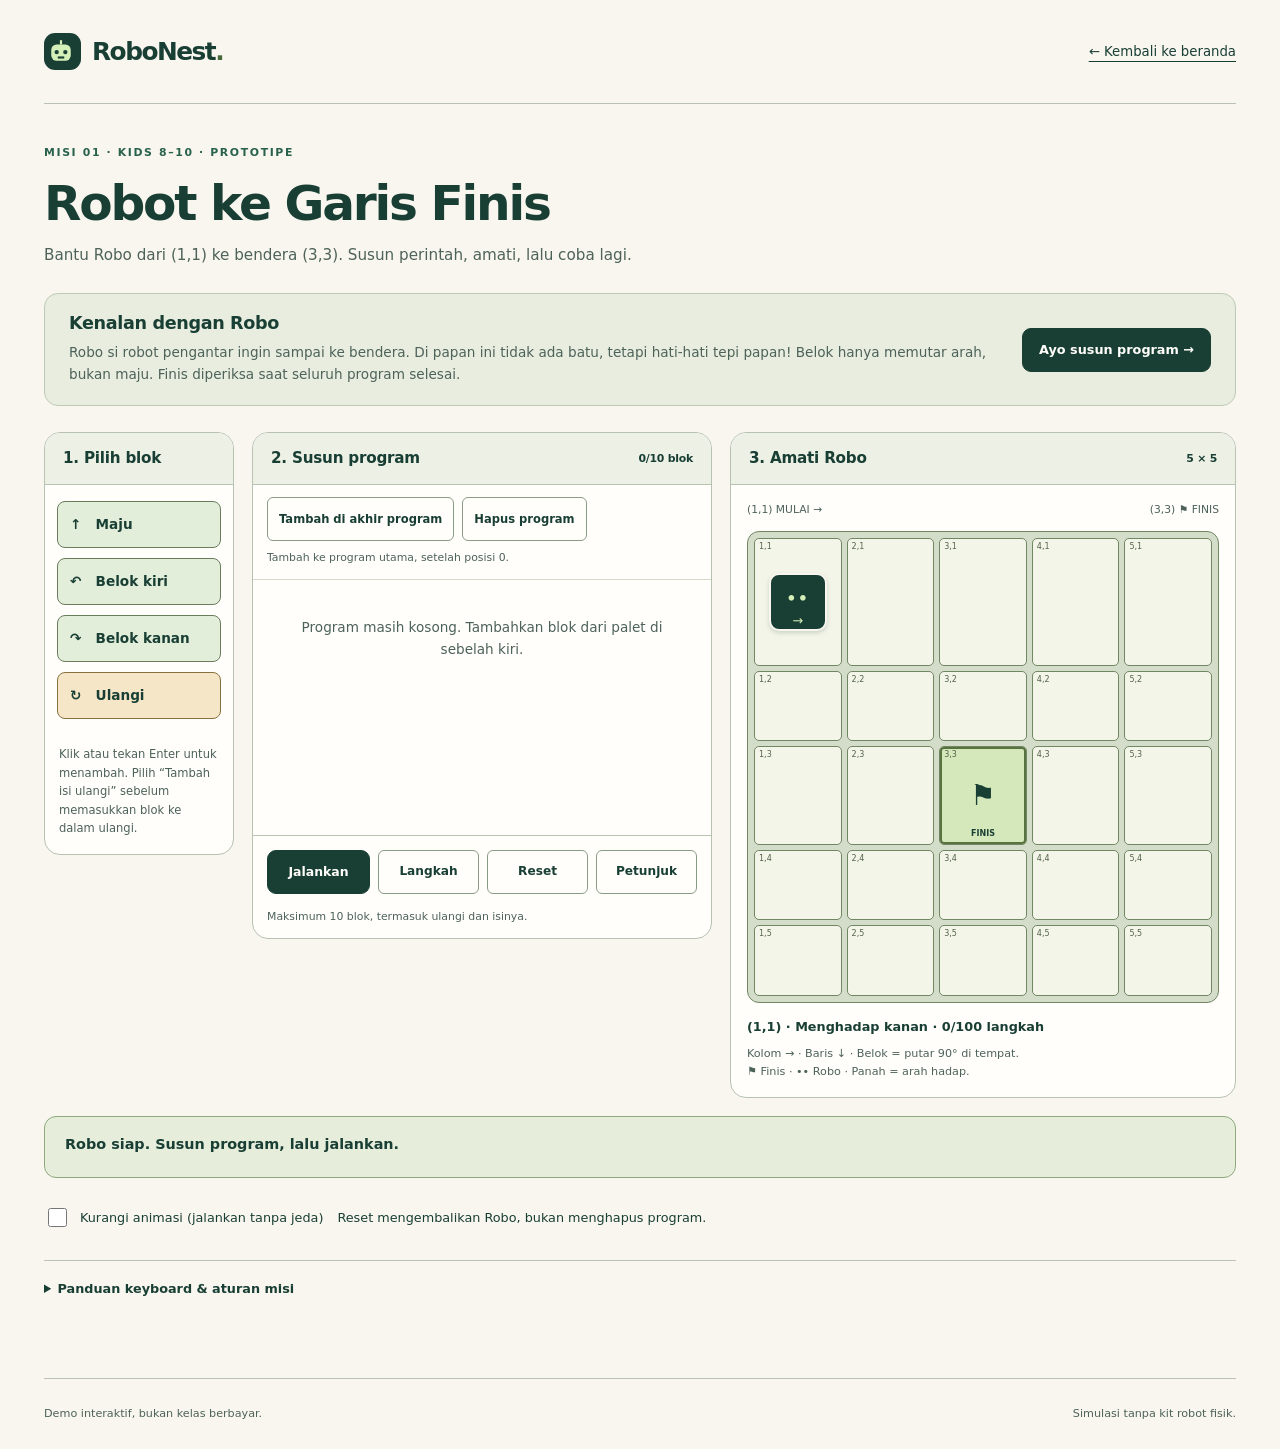
==== demo.html @ f5b68cf8 "Publish RoboNest static site v2.1 for GitHub Pages Ten runtime files from release 20261108-183803 pl" ====
<!DOCTYPE html>
<html lang="id"><head><meta charset="utf-8"><meta name="viewport" content="width=device-width, initial-scale=1"><meta name="description" content="Susun blok maju, belok, dan ulangi di misi RoboNest Robot ke Garis Finis."><meta name="theme-color" content="#193f35"><title>Robot ke Garis Finis — Demo RoboNest</title><link rel="icon" href="favicon.svg" type="image/svg+xml"><link rel="stylesheet" href="styles.css"><script src="logic.js" defer></script><script src="app.js" defer></script></head>
<body class="demo-page"><a class="skip" href="#demo-main">Lewati ke konten</a><header class="site-header wrap"><a class="brand" href="index.html" aria-label="RoboNest. Kembali ke beranda"><span class="brand-icon" aria-hidden="true"><svg viewBox="0 0 24 24" width="26" height="26"><path d="M12 6V2" stroke="currentColor" stroke-width="2"/><rect x="3" y="6" width="18" height="15" rx="5" fill="currentColor"/><circle cx="8" cy="13" r="2" fill="#193f35"/><circle cx="16" cy="13" r="2" fill="#193f35"/><path d="M9 18h6" stroke="#193f35" stroke-width="2"/></svg></span>RoboNest<span class="brand-dot">.</span></a><a class="back-link" href="index.html">← Kembali ke beranda</a></header><main class="wrap demo-main" id="demo-main"><p class="eyebrow">MISI 01 · KIDS 8–10 · PROTOTIPE</p><h1>Robot ke Garis Finis</h1><p class="demo-lead">Bantu Robo dari (1,1) ke bendera (3,3). Susun perintah, amati, lalu coba lagi.</p><noscript><p class="notice">Aktifkan JavaScript untuk memainkan demo lokal ini.</p></noscript><section id="device-note" class="device-note" hidden aria-labelledby="device-title"><span class="device-icon" aria-hidden="true">▱</span><h2 id="device-title">Demo ini dibuat untuk PC</h2><ol><li>Buka di laptop atau PC dengan keyboard dan layar lebar.</li><li>Pakai Chrome, Edge, atau Firefox terbaru.</li><li>Salin tautan demo dan buka di PC.</li></ol><button id="copy-link" class="button" type="button">Salin tautan</button><p id="copy-status" role="status" aria-live="polite"></p><p class="fine">Jika halaman dibuka sebagai file lokal, buka file demo.html yang sama di PC.</p></section><div id="demo-mount"></div></main><footer class="wrap site-footer"><span>Demo interaktif, bukan kelas berbayar.</span><span>Simulasi tanpa kit robot fisik.</span></footer></body></html>
---- styles.css ----
/* Original RoboNest visual system. No external resources. */
:root{--ink:#193f35;--muted:#4d6259;--paper:#f8f6ef;--white:#fffefa;--line:#b7c2b3;--leaf:#d5efb8;--green:#28614c;--amber:#f2cf82;--error:#8d3024;--soft:#edf0e5;--radius:22px}
*{box-sizing:border-box}html{scroll-behavior:smooth;scroll-padding-top:24px}body{margin:0;color:var(--ink);background:var(--paper);font-family:system-ui,-apple-system,BlinkMacSystemFont,"Segoe UI",sans-serif;font-size:16px;line-height:1.6}a{color:inherit}button,input,select{font:inherit}button,a,summary{-webkit-tap-highlight-color:transparent}button{cursor:pointer}button:disabled{cursor:not-allowed;opacity:.65}a{text-underline-offset:5px}button:focus-visible,a:focus-visible,summary:focus-visible,input:focus-visible,select:focus-visible,[tabindex]:focus-visible{outline:3px solid #8d3024;outline-offset:4px}h1,h2,h3,p{margin-top:0}h1,h2,h3{line-height:1.12;letter-spacing:-.045em}h1{font-size:clamp(2.8rem,4.7vw,4.5rem);font-weight:650}h2{font-size:clamp(2rem,3.4vw,3.1rem);font-weight:620}h3{font-size:1.4rem;font-weight:650}p{color:var(--muted)}[hidden]{display:none!important}.wrap{width:min(1240px,calc(100% - 88px));margin-inline:auto}.skip{position:fixed;top:-100px;left:16px;z-index:100;background:var(--ink);color:white;padding:14px 22px;border-radius:10px}.skip:focus{top:16px}.site-header{height:104px;display:flex;justify-content:space-between;align-items:center;border-bottom:1px solid var(--line);gap:24px}.brand{display:inline-flex;align-items:center;gap:7px;text-decoration:none;font-size:1.55rem;font-weight:750;letter-spacing:-.06em;white-space:nowrap}.brand-dot{color:#48683b;margin-left:-7px}.brand-icon{background:var(--ink);color:var(--leaf);display:inline-flex;align-items:center;justify-content:center;font-size:24px;line-height:1;width:37px;height:37px;border-radius:11px;margin-right:4px;letter-spacing:-.2em;padding-right:4px}.brand-icon span{transform:translateY(3px)}nav{display:flex;align-items:center;gap:32px}nav>a:not(.button){font-size:.87rem;text-decoration:none;font-weight:550}.button{display:inline-flex;align-items:center;justify-content:center;gap:35px;padding:15px 25px;min-height:52px;border:1px solid var(--ink);border-radius:9px;background:var(--ink);color:var(--white);text-decoration:none;font-weight:650;font-size:.95rem;transition:background .15s,transform .15s}.button:hover{background:var(--green);transform:translateY(-1px)}.button.small{padding:11px 18px;min-height:46px;gap:24px;font-size:.86rem}.button.light{background:var(--leaf);border-color:var(--leaf);color:var(--ink)}.button.light:hover{background:var(--paper)}.button.secondary{background:transparent;color:var(--ink)}.button.secondary:hover{background:var(--soft)}.hero{display:grid;grid-template-columns:1.06fr 1fr;gap:60px;align-items:center;padding-top:72px;padding-bottom:76px}.eyebrow{font-size:.68rem;letter-spacing:.15em;font-weight:750;color:var(--green);margin-bottom:22px}.hero .eyebrow{font-size:.66rem;letter-spacing:.08em;display:flex;align-items:center;gap:9px}.live-dot{display:inline-block;width:7px;height:7px;flex-shrink:0;border-radius:50%;background:#376741}.hero h1{margin-bottom:25px;line-height:1.08}.hero h1 em{font-weight:600;font-family:Georgia,"Times New Roman",serif;color:var(--green)}.lead{font-size:1rem;max-width:490px;line-height:1.8;margin-bottom:30px}.fine{font-size:.73rem;margin:13px 0 0;line-height:1.6}.hero-art{position:relative;background:#e5ebd9;border:1px solid #b7c5a8;border-radius:24px;overflow:hidden;transform:rotate(1.5deg);box-shadow:0 16px 0 -8px #dce2d1}.art-top{display:flex;justify-content:space-between;align-items:center;font-size:.6rem;letter-spacing:.08em;font-weight:700;padding:20px 23px;border-bottom:1px solid #b7c5a8;gap:12px}.art-top>span:first-child{display:flex;align-items:center;gap:7px}.art-board{height:330px;position:relative;margin:22px 30px;background-color:#f5f6ec;background-image:linear-gradient(#ced7c3 1px,transparent 1px),linear-gradient(90deg,#ced7c3 1px,transparent 1px);background-size:20% 20%;border:1px solid #ced7c3;border-radius:12px;overflow:hidden}.big-robo{position:absolute;width:126px;left:7%;top:1%;color:var(--ink);transform:rotate(-5deg);z-index:3;filter:drop-shadow(0 10px 0 #193f3512)}.big-robo svg{display:block;width:100%}.art-start{position:absolute;top:2%;left:4%;font-size:.55rem;font-weight:750;letter-spacing:.08em;z-index:4}.art-finish{position:absolute;left:49%;top:42%;font-size:70px;line-height:1;color:var(--green);transform:rotate(5deg)}.art-finish small{display:block;font-family:system-ui,sans-serif;font-size:.6rem;font-weight:700;letter-spacing:.15em;text-align:center}.art-path{position:absolute;background:#c7dfa6}.path-a{left:10%;top:10%;width:40%;height:20%;border-radius:18px 0 0 18px}.path-b{left:40%;top:10%;width:20%;height:40%;border-radius:0 18px 18px 18px}.art-dot{position:absolute;border:2px dashed #7c965b;width:13px;height:13px;border-radius:50%}.dot-a{left:29%;top:18%}.dot-b{left:49%;top:18%}.dot-c{left:49%;top:37%}.code-chip{position:relative;background:var(--white);border:1px solid #b7c5a8;box-shadow:0 6px 18px #193f3510;margin:-57px 16px 24px 48px;padding:14px 18px;border-radius:12px;display:flex;align-items:center;gap:12px;z-index:5;transform:rotate(-4deg)}.chip-arrow{width:40px;height:40px;display:grid;place-items:center;background:var(--leaf);border-radius:10px;font-size:1.8rem}.code-chip small{display:block;font-size:.5rem;letter-spacing:.08em;font-weight:700;color:var(--muted)}.code-chip strong{font-size:.92rem;letter-spacing:-.02em}.art-footer{display:flex;justify-content:space-between;padding:0 22px 20px;font-size:.62rem;font-weight:600}.principle-strip{background:var(--ink);color:var(--paper)}.principle-strip .wrap{display:flex;justify-content:space-between;gap:24px;padding-block:19px;font-size:.78rem;font-weight:500}.principle-strip span:before{content:'✳';margin-right:14px;color:var(--leaf)}.section{padding-block:86px}.section-heading{display:flex;justify-content:space-between;align-items:flex-end;gap:60px;margin-bottom:32px}.section-heading h2{margin-bottom:0}.section-heading>p{max-width:380px;margin-bottom:6px;font-size:.95rem}.learning-cards{display:grid;grid-template-columns:repeat(3,1fr);gap:18px}.learn-card{background:var(--white);border:1px solid var(--line);padding:30px;border-radius:var(--radius)}.card-icon{display:inline-block;font-size:.85rem;font-weight:700;color:var(--green);margin-bottom:30px}.learn-card h3{font-size:1.75rem;margin-bottom:14px}.learn-card p{font-size:.9rem;min-height:55px;max-width:240px}.mini-code{border-top:1px solid #d3dacc;padding-top:22px;display:flex;flex-wrap:wrap;gap:8px}.mini-code span{font-size:.72rem;background:#e6eddd;border:1px solid #b7c5a8;padding:7px 10px;border-radius:6px;font-weight:650}.how-section{background:#e8eddf;border-block:1px solid #c7d1be;padding-block:65px}.how-layout{display:grid;grid-template-columns:1fr 1.1fr;gap:100px}.text-link{font-weight:700;font-size:.95rem;display:inline-flex;gap:50px;align-items:center;min-height:44px}.how-list{list-style:none;padding:0;margin:0}.how-list li{display:flex;gap:28px;padding:20px 0;border-bottom:1px solid #bcc9b4}.how-list li:first-child{padding-top:0}.how-list li:last-child{border:0;padding-bottom:0}.how-list li>span{font-size:.7rem;padding-top:4px;font-weight:750;color:var(--green)}.how-list h3{margin-bottom:8px;font-size:1.3rem}.how-list p{margin:0;font-size:.9rem}.parent-layout{display:grid;grid-template-columns:1fr 1fr;gap:90px;align-items:center}.parent-note p:not(.eyebrow){max-width:450px;font-size:.95rem}.outline-tag{display:inline-block;font-size:.75rem;border:1px solid var(--line);padding:8px 14px;border-radius:30px;margin-top:12px}.future-card{background:var(--white);border:1px solid var(--line);border-radius:var(--radius);padding:34px}.future-card h3{font-size:1.9rem}.future-item{border-top:1px solid #d3dacc;padding-top:20px;margin-top:20px}.future-item strong{display:block;font-size:.95rem}.tag{display:inline-block;font-size:.65rem;font-weight:700;padding:3px 9px;background:#f3e8cb;border:1px solid #c7b47e;border-radius:5px;color:#625021;margin:10px 0}.future-item p{font-size:.83rem;margin:0}.faq-section{border-top:1px solid var(--line);display:grid;grid-template-columns:.8fr 1.2fr;gap:60px}.faq-list details{border-bottom:1px solid var(--line);padding:18px 0}.faq-list details:first-child{padding-top:0}.faq-list summary{cursor:pointer;font-weight:600;min-height:44px;padding:8px 24px 8px 0;font-size:.95rem}.faq-list p{font-size:.9rem;margin-top:10px;max-width:540px}.closing{background:var(--ink);color:var(--paper);border-radius:24px;padding:48px;display:flex;align-items:center;justify-content:space-between;gap:30px;margin-bottom:52px}.closing h2{margin:0}.closing .eyebrow{color:var(--leaf);font-size:.65rem}.closing p:not(.eyebrow){font-size:.7rem;color:#dae0d6;margin:14px 0 0}.site-footer{display:flex;align-items:center;justify-content:space-between;gap:25px;border-top:1px solid var(--line);padding-block:26px}.site-footer .brand{font-size:1.2rem}.site-footer p,.site-footer>span{font-size:.7rem;color:var(--muted);margin:0}.back-link{font-size:.83rem;min-height:44px;display:flex;align-items:center}.demo-main{padding-block:40px 55px}.demo-main>h1{font-size:clamp(2rem,3.8vw,3.4rem);margin-bottom:12px}.demo-main>.eyebrow{margin-bottom:15px}.demo-lead{font-size:.95rem;max-width:720px}.mission-intro{margin:26px 0;padding:20px 24px;background:#e8eddf;border:1px solid #becbb4;border-radius:14px;display:flex;align-items:center;gap:30px}.mission-intro h2{font-size:1.1rem;letter-spacing:-.02em;margin-bottom:8px}.mission-intro p{font-size:.85rem;margin-bottom:0}.mission-intro .button{flex-shrink:0;gap:15px;min-height:44px;font-size:.8rem;padding:10px 16px}.workspace{display:grid;grid-template-columns:190px minmax(280px,1fr) minmax(290px,1.1fr);gap:18px;align-items:start}.panel{border:1px solid var(--line);border-radius:16px;background:var(--white);overflow:hidden;min-width:0}.panel-head{padding:17px 18px;border-bottom:1px solid var(--line);background:#edf0e5}.panel-head h2{font-size:.95rem;letter-spacing:-.015em;margin:0;display:flex;justify-content:space-between;gap:8px;align-items:center}.panel-head small{font-size:.68rem;font-weight:600;white-space:nowrap}.palette-body{padding:16px 12px}.palette-body>button{width:100%;margin-bottom:10px;min-height:47px;background:#e2edda;color:var(--ink);border:1px solid #697d5d;text-align:left;padding:11px 12px;border-radius:8px;font-size:.85rem;font-weight:650}.palette-body>button:hover:enabled{background:var(--leaf)}.palette-body>button[data-type=repeat]{background:#f4e6c7;border-color:#8a703e}.palette-help{padding:0 14px 16px;font-size:.72rem;line-height:1.6;margin:0}.program-toolbar{padding:12px 14px;border-bottom:1px solid #d3dacc;display:flex;align-items:center;gap:8px;flex-wrap:wrap}.quiet-button{background:transparent;color:var(--ink);border:1px solid #8a9c85;border-radius:6px;min-height:44px;padding:7px 11px;font-size:.72rem;font-weight:650}.quiet-button:hover:enabled{background:var(--soft)}.program-toolbar p{font-size:.68rem;width:100%;margin:0}.program-list{padding:12px;min-height:255px}.program-list ol{list-style:none;margin:0;padding:0}.program-list>ol:empty:after{content:'Program masih kosong. Tambahkan blok dari palet di sebelah kiri.';display:block;color:var(--muted);padding:25px 12px;font-size:.85rem;text-align:center}.block{margin-bottom:8px}.block-row{display:flex;align-items:center;gap:5px;flex-wrap:wrap;padding:8px;border:1px solid #6c7d65;background:#eaf1df;border-radius:9px}.block-row.selected{outline:2px dashed #546f40;outline-offset:1px}.block-row.active{outline:3px solid #8d3024;outline-offset:1px;background:#f9e1b6}.block-row.repeat{background:#f5e9cc;border-color:#8a703e}.block-name{font-size:.8rem;font-weight:650;flex:1;min-width:60px}.block-row button{background:var(--white);color:var(--ink);border:1px solid #84937e;border-radius:5px;min-width:44px;min-height:44px;padding:5px;font-size:.8rem}.block-row .remove{font-size:1.1rem}.repeat-settings{display:flex;align-items:center;gap:6px;width:100%;margin:7px 0}.repeat-settings label{font-size:.7rem;font-weight:650}.repeat-settings input{width:59px;min-height:44px;border:1px solid #7e906f;border-radius:5px;padding:5px;background:var(--white);color:var(--ink)}.repeat-body{border-left:2px solid #ac955c;margin:6px 0 8px 14px;padding:4px 0 0 10px}.repeat-body .empty-loop{font-size:.72rem;margin:0 0 10px}.block-footer{width:100%;display:flex;gap:6px;flex-wrap:wrap}.block-row .into{padding:6px 9px;font-size:.7rem;min-height:44px}.controls{display:flex;flex-wrap:wrap;gap:8px;padding:14px;border-top:1px solid var(--line)}.controls .button{font-size:.78rem;padding:9px 12px;min-height:44px;gap:9px;flex:1}.controls .quiet-button{font-size:.76rem;flex:1;white-space:nowrap}.editor-note{font-size:.68rem;padding:0 14px 13px;margin:0}.board-body{padding:16px}.board-legend{display:flex;justify-content:space-between;margin-bottom:12px;font-size:.67rem;color:var(--muted);gap:8px}.grid{display:grid;grid-template-columns:repeat(5,1fr);gap:5px;aspect-ratio:1;background:#d4ddca;border:1px solid #718663;padding:6px;border-radius:12px}.cell{position:relative;border:1px solid #718663;background:#f4f5e9;border-radius:5px;display:flex;align-items:center;justify-content:center;min-width:0}.cell.finish{background:#d5e8bb;box-shadow:inset 0 0 0 2px #587340}.cell.next-hint{outline:3px dashed #8d3024;outline-offset:-4px}.cell.problem{background:#f6d4c9;outline:3px solid var(--error);outline-offset:-3px}.coordinate{position:absolute;left:4px;top:2px;font-size:.5rem;color:#53634b}.flag{font-size:1.8rem;line-height:1}.finish-label{position:absolute;bottom:3px;font-size:.5rem;font-weight:750;color:var(--ink)}.robot-token{width:68%;aspect-ratio:1;position:relative;display:grid;place-items:center;background:var(--ink);color:var(--leaf);border:2px solid var(--paper);border-radius:10px;box-shadow:0 2px 4px #193f3530;z-index:2}.robot-token .eyes{font-size:1rem;font-weight:800;line-height:1;letter-spacing:.08em;transform:translateY(-3px)}.robot-token .arrow{position:absolute;bottom:1px;font-size:.8rem;line-height:1}.robot-position{font-size:.8rem;margin:14px 0 8px;color:var(--ink);font-weight:650}.board-key{font-size:.7rem;margin:0}.mission-status{margin-top:18px;padding:16px 20px;border:1px solid #8eaa7c;border-radius:12px;background:#e6eddb;color:var(--ink);font-weight:600;font-size:.9rem;min-height:62px}.mission-status[data-status=success]{background:#d5efb8;border-color:#476b35}.mission-status[data-status=edge],.mission-status[data-status=obstacle],.mission-status[data-status=incomplete],.mission-status[data-status=limit]{border-color:#b65e45;background:#fae4d9;color:#742c20}.hint-box{margin-top:14px;border:1px solid #b5a168;border-radius:12px;padding:18px;background:#faf0d8}.hint-box h3{font-size:.95rem;letter-spacing:0;margin-bottom:7px}.hint-box p{font-size:.85rem;color:#57471d;margin:0}.after-demo{border:1px solid var(--line);border-radius:14px;background:var(--white);padding:20px;margin-top:18px}.after-demo h2{font-size:1.25rem}.after-demo p{font-size:.85rem}.after-demo .button{min-height:44px;padding:10px 18px;font-size:.8rem}.demo-settings{margin:18px 0;display:flex;align-items:center;flex-wrap:wrap;gap:14px;font-size:.8rem}.demo-settings label{display:flex;gap:10px;align-items:center;min-height:44px}.demo-settings input{width:19px;height:19px;accent-color:var(--ink)}.keyboard-help{font-size:.8rem;border-top:1px solid var(--line);padding-top:18px;margin-top:20px}.keyboard-help summary{min-height:44px;cursor:pointer;font-weight:650}.keyboard-help p{max-width:850px}.keyboard-help kbd{border:1px solid var(--line);border-radius:4px;padding:1px 5px;background:var(--white);font-size:.8rem}.device-note{margin-top:28px;background:#e8eddf;border:1px solid var(--line);border-radius:18px;padding:28px;max-width:650px}.device-note h2{font-size:1.8rem}.device-note ol{padding-left:23px;font-size:.95rem}.device-note li{margin-bottom:12px}.device-note .device-icon{display:block;font-size:3.5rem;line-height:1.3}.device-note #copy-status{font-size:.85rem;margin:12px 0 0}.copy-fallback{display:block;width:100%;padding:10px;margin-top:12px;min-height:44px;background:var(--white);color:var(--ink);border:1px solid var(--line);border-radius:6px}dialog{color:var(--ink);background:var(--white);border:1px solid var(--line);border-radius:16px;padding:28px;max-width:440px}dialog::backdrop{background:#193f3577}dialog h2{font-size:1.5rem}dialog p{font-size:.9rem}dialog .dialog-actions{display:flex;gap:12px}dialog .button{min-height:44px;font-size:.85rem;padding:10px 18px}.notice{padding:20px;border:1px solid var(--error);border-radius:10px}.sr-only{position:absolute;width:1px;height:1px;padding:0;margin:-1px;overflow:hidden;clip:rect(0,0,0,0);white-space:nowrap;border:0}
@media(min-width:1500px){.hero{padding-block:88px}.art-board{height:350px}}
@media(max-width:1100px){.wrap{width:calc(100% - 56px)}.hero{gap:30px;padding-block:55px}.hero h1{font-size:3.35rem}.art-board{height:300px;margin-inline:20px}.how-layout{gap:50px}.parent-layout{gap:40px}.workspace{grid-template-columns:160px minmax(260px,1fr) minmax(250px,1fr);gap:12px}.panel-head{padding:15px 12px}.board-body{padding:12px}.controls .button,.controls .quiet-button{flex-basis:40%}.block-row{padding:7px}.block-row button{min-width:44px}.program-list{padding:10px}}
@media(max-width:900px) and (min-width:768px){.workspace{grid-template-columns:155px 1fr}.board-panel{grid-column:1 / -1;max-width:500px;justify-self:center;width:100%}.hero{gap:26px}.hero h1{font-size:2.9rem}.hero .lead{font-size:.9rem}.art-board{height:280px}.big-robo{width:105px}.section-heading{gap:40px}.learn-card{padding:22px}.faq-section{grid-template-columns:.8fr 1.2fr}}
@media(max-width:767px){.wrap{width:calc(100% - 36px)}.site-header{height:83px;gap:14px}nav{gap:0}nav>a:not(.button){display:none}.brand{font-size:1.35rem}.brand-icon{width:32px;height:32px;font-size:21px}.button.small{font-size:.76rem;gap:16px;padding:10px 13px}.hero{grid-template-columns:1fr;gap:36px;padding-block:38px 48px}.hero h1{font-size:clamp(2.5rem,8.8vw,3.6rem);max-width:560px}.hero .eyebrow{font-size:.57rem}.hero .lead{font-size:.92rem;max-width:560px}.hero-art{max-width:500px;width:100%;justify-self:center;transform:rotate(1deg)}.art-board{height:280px}.principle-strip .wrap{flex-direction:column;gap:10px;font-size:.73rem;padding-block:22px}.section{padding-block:50px}.section-heading{display:block;margin-bottom:26px}.section-heading>p{margin-top:22px;max-width:100%;font-size:.9rem}.learning-cards{grid-template-columns:1fr;gap:14px}.learn-card{padding:24px}.card-icon{margin-bottom:18px}.learn-card p{min-height:0;max-width:100%}.mini-code{padding-top:16px}.how-layout{grid-template-columns:1fr;gap:35px}.how-section{padding-block:42px}.how-list li{gap:20px}.parent-layout{grid-template-columns:1fr;gap:30px}.future-card{padding:26px}.faq-section{grid-template-columns:1fr;gap:22px}.closing{padding:30px;display:block;margin-bottom:34px}.closing h2{margin-bottom:28px}.closing .eyebrow{font-size:.57rem}.site-footer{flex-wrap:wrap;gap:12px;padding-block:22px}.site-footer>span{width:100%}.site-footer p{font-size:.65rem}.back-link{font-size:.72rem}.demo-main{padding-top:30px}.demo-lead{font-size:.85rem}.device-note{padding:24px}.device-note .button{width:100%}.demo-main>h1{font-size:2.3rem}}
@media(prefers-reduced-motion:reduce){html{scroll-behavior:auto}*,*:before,*:after{transition:none!important;animation:none!important}}
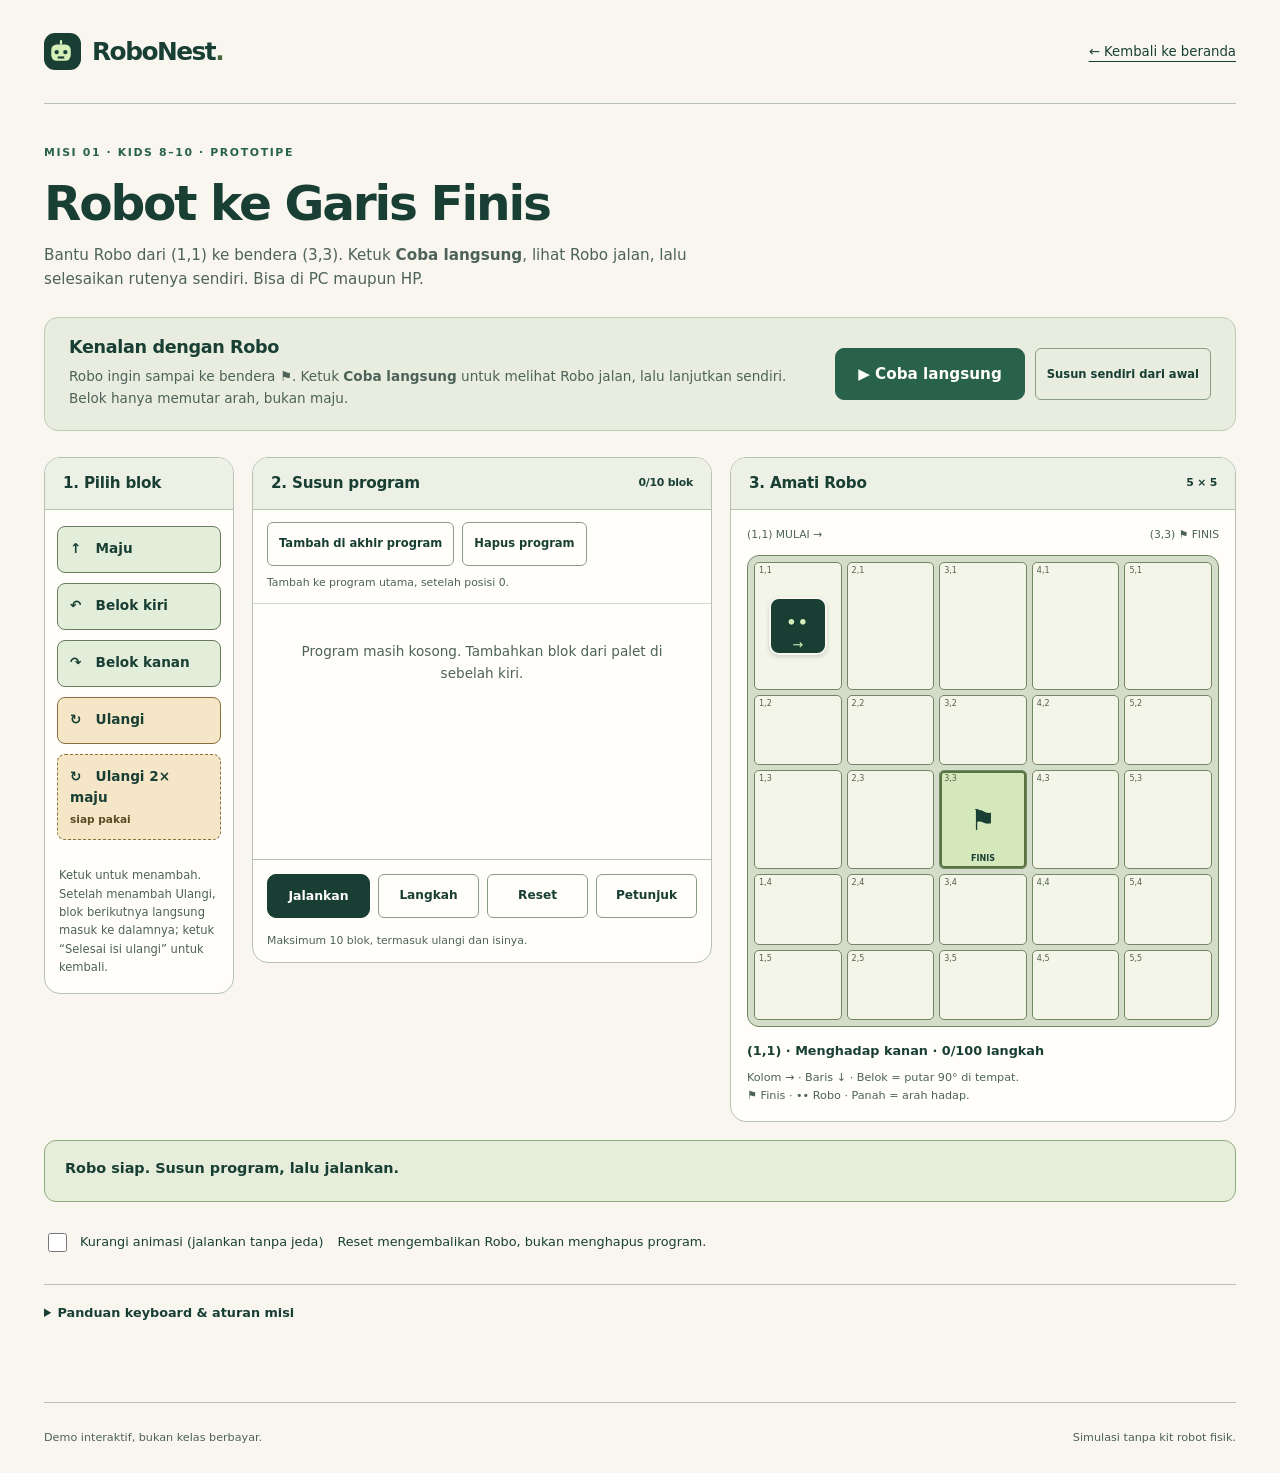
==== commit 95d34d49: "RoboNest v3: Kids quick start + phone mode, ready-made loop, honest levels landing, shorter Toddler " ====
--- a/demo.html
+++ b/demo.html
@@ -1,3 +1,3 @@
 <!DOCTYPE html>
-<html lang="id"><head><meta charset="utf-8"><meta name="viewport" content="width=device-width, initial-scale=1"><meta name="description" content="Susun blok maju, belok, dan ulangi di misi RoboNest Robot ke Garis Finis."><meta name="theme-color" content="#193f35"><title>Robot ke Garis Finis — Demo RoboNest</title><link rel="icon" href="favicon.svg" type="image/svg+xml"><link rel="stylesheet" href="styles.css"><script src="logic.js" defer></script><script src="app.js" defer></script></head>
-<body class="demo-page"><a class="skip" href="#demo-main">Lewati ke konten</a><header class="site-header wrap"><a class="brand" href="index.html" aria-label="RoboNest. Kembali ke beranda"><span class="brand-icon" aria-hidden="true"><svg viewBox="0 0 24 24" width="26" height="26"><path d="M12 6V2" stroke="currentColor" stroke-width="2"/><rect x="3" y="6" width="18" height="15" rx="5" fill="currentColor"/><circle cx="8" cy="13" r="2" fill="#193f35"/><circle cx="16" cy="13" r="2" fill="#193f35"/><path d="M9 18h6" stroke="#193f35" stroke-width="2"/></svg></span>RoboNest<span class="brand-dot">.</span></a><a class="back-link" href="index.html">← Kembali ke beranda</a></header><main class="wrap demo-main" id="demo-main"><p class="eyebrow">MISI 01 · KIDS 8–10 · PROTOTIPE</p><h1>Robot ke Garis Finis</h1><p class="demo-lead">Bantu Robo dari (1,1) ke bendera (3,3). Susun perintah, amati, lalu coba lagi.</p><noscript><p class="notice">Aktifkan JavaScript untuk memainkan demo lokal ini.</p></noscript><section id="device-note" class="device-note" hidden aria-labelledby="device-title"><span class="device-icon" aria-hidden="true">▱</span><h2 id="device-title">Demo ini dibuat untuk PC</h2><ol><li>Buka di laptop atau PC dengan keyboard dan layar lebar.</li><li>Pakai Chrome, Edge, atau Firefox terbaru.</li><li>Salin tautan demo dan buka di PC.</li></ol><button id="copy-link" class="button" type="button">Salin tautan</button><p id="copy-status" role="status" aria-live="polite"></p><p class="fine">Jika halaman dibuka sebagai file lokal, buka file demo.html yang sama di PC.</p></section><div id="demo-mount"></div></main><footer class="wrap site-footer"><span>Demo interaktif, bukan kelas berbayar.</span><span>Simulasi tanpa kit robot fisik.</span></footer></body></html>
+<html lang="id"><head><meta charset="utf-8"><meta name="viewport" content="width=device-width, initial-scale=1"><meta name="description" content="Susun blok maju, belok, dan ulangi di misi RoboNest Robot ke Garis Finis."><meta name="theme-color" content="#193f35"><title>Robot ke Garis Finis — Demo RoboNest</title><link rel="icon" href="favicon.svg" type="image/svg+xml"><link rel="stylesheet" href="styles.css"><link rel="stylesheet" href="kids.css"><script src="logic.js" defer></script><script src="app.js" defer></script></head>
+<body class="demo-page"><a class="skip" href="#demo-main">Lewati ke konten</a><header class="site-header wrap"><a class="brand" href="index.html" aria-label="RoboNest. Kembali ke beranda"><span class="brand-icon" aria-hidden="true"><svg viewBox="0 0 24 24" width="26" height="26"><path d="M12 6V2" stroke="currentColor" stroke-width="2"/><rect x="3" y="6" width="18" height="15" rx="5" fill="currentColor"/><circle cx="8" cy="13" r="2" fill="#193f35"/><circle cx="16" cy="13" r="2" fill="#193f35"/><path d="M9 18h6" stroke="#193f35" stroke-width="2"/></svg></span>RoboNest<span class="brand-dot">.</span></a><a class="back-link" href="index.html">← Kembali ke beranda</a></header><main class="wrap demo-main" id="demo-main"><p class="eyebrow">MISI 01 · KIDS 8–10 · PROTOTIPE</p><h1>Robot ke Garis Finis</h1><p class="demo-lead">Bantu Robo dari (1,1) ke bendera (3,3). Ketuk <strong>Coba langsung</strong>, lihat Robo jalan, lalu selesaikan rutenya sendiri. Bisa di PC maupun HP.</p><noscript><p class="notice">Aktifkan JavaScript untuk memainkan demo lokal ini.</p></noscript><section id="device-note" class="device-note phone-tip" hidden aria-labelledby="device-title"><span class="device-icon" aria-hidden="true">📱</span><div><h2 id="device-title">Mode HP sederhana</h2><p>Ketuk blok besar untuk menyusun program, lalu ▶ Jalankan. Di laptop atau PC tampilannya lebih lega.</p><button id="copy-link" class="quiet-button" type="button">Salin tautan untuk PC</button><p id="copy-status" role="status" aria-live="polite"></p></div></section><div id="demo-mount"></div></main><footer class="wrap site-footer"><span>Demo interaktif, bukan kelas berbayar.</span><span>Simulasi tanpa kit robot fisik.</span></footer></body></html>
--- a/kids.css
+++ b/kids.css
@@ -0,0 +1,46 @@
+/* RoboNest Kids v3: quick start, ready-made loop, phone mode. No external assets. */
+.intro-actions{display:flex;gap:10px;flex-wrap:wrap;flex-shrink:0}
+.mission-intro #quick-start{font-size:.95rem;min-height:52px;padding:12px 22px;background:#28614c;border-color:#28614c}
+.mission-intro #quick-start:hover{background:#193f35}
+.palette-body>button.preset{background:#f4e6c7;border-color:#8a703e;border-style:dashed}
+.palette-body>button.preset small{display:block;font-size:.66rem;font-weight:600;color:#5b4a22;margin-top:2px}
+.block-row .into.filling{background:#f9e1b6;border-color:#8a703e;font-weight:750}
+.robot-token{animation:robo-pop .35s ease-out}
+.robot-token .eyes{animation:robo-blink 4s infinite}
+@keyframes robo-pop{0%{transform:scale(.7)}70%{transform:scale(1.08)}100%{transform:scale(1)}}
+@keyframes robo-blink{0%,92%,100%{opacity:1}95%{opacity:.2}}
+.phone-tip{display:flex;gap:14px;align-items:flex-start;margin:18px 0;padding:16px 18px;max-width:none;border-radius:14px}
+.phone-tip .device-icon{font-size:1.8rem;line-height:1}
+.phone-tip h2{font-size:1.05rem;margin-bottom:4px;letter-spacing:-.01em}
+.phone-tip p{font-size:.85rem;margin-bottom:8px}
+.phone-tip .quiet-button{min-height:44px}
+/* Phone mode: board first, big tap targets, fixed run bar. */
+body.phone-mode{padding-bottom:96px}
+.phone-mode .demo-main{padding-top:18px}
+.phone-mode .demo-main>h1{font-size:1.9rem}
+.phone-mode .mission-intro{flex-direction:column;align-items:stretch;gap:14px;padding:16px}
+.phone-mode .intro-actions{flex-direction:column}
+.phone-mode .intro-actions .button,.phone-mode .intro-actions .quiet-button{width:100%;min-height:54px;font-size:1rem}
+.phone-mode .workspace{display:flex;flex-direction:column;gap:12px}
+.phone-mode .board-panel{order:1}
+.phone-mode .palette-panel{order:2}
+.phone-mode .program-panel{order:3}
+.phone-mode .board-body{padding:10px}
+.phone-mode .grid{max-width:320px;margin-inline:auto}
+.phone-mode .board-legend,.phone-mode .board-key{font-size:.75rem}
+.phone-mode .palette-body{display:grid;grid-template-columns:1fr 1fr;gap:8px;padding:10px}
+.phone-mode .palette-body>button{margin:0;min-height:64px;font-size:1rem;text-align:center;padding:8px}
+.phone-mode .palette-body>button.preset{grid-column:1 / -1}
+.phone-mode .palette-help{font-size:.78rem;padding:0 12px 12px}
+.phone-mode .program-list{min-height:120px}
+.phone-mode .program-toolbar .quiet-button{min-height:48px;font-size:.85rem}
+.phone-mode .block-row button[data-action=up],.phone-mode .block-row button[data-action=down]{display:none}
+.phone-mode .block-row button{min-width:48px;min-height:48px;font-size:.9rem}
+.phone-mode .block-name{font-size:.95rem}
+.phone-mode .repeat-settings input{width:52px}
+.phone-mode .controls{position:fixed;left:0;right:0;bottom:0;z-index:20;margin:0;display:grid;grid-template-columns:1.6fr 1fr 1fr 1fr;gap:6px;padding:10px 10px calc(10px + env(safe-area-inset-bottom));background:#fffefa;border-top:1px solid #b7c2b3;box-shadow:0 -6px 18px #193f351f}
+.phone-mode .controls .button{font-size:1rem;min-height:56px;padding:6px}
+.phone-mode .controls .quiet-button{font-size:.74rem;min-height:56px;padding:4px;white-space:normal;line-height:1.2}
+.phone-mode .keyboard-help{display:none}
+.phone-mode .mission-status{font-size:.9rem}
+@media(prefers-reduced-motion:reduce){.robot-token,.robot-token .eyes{animation:none!important}}
